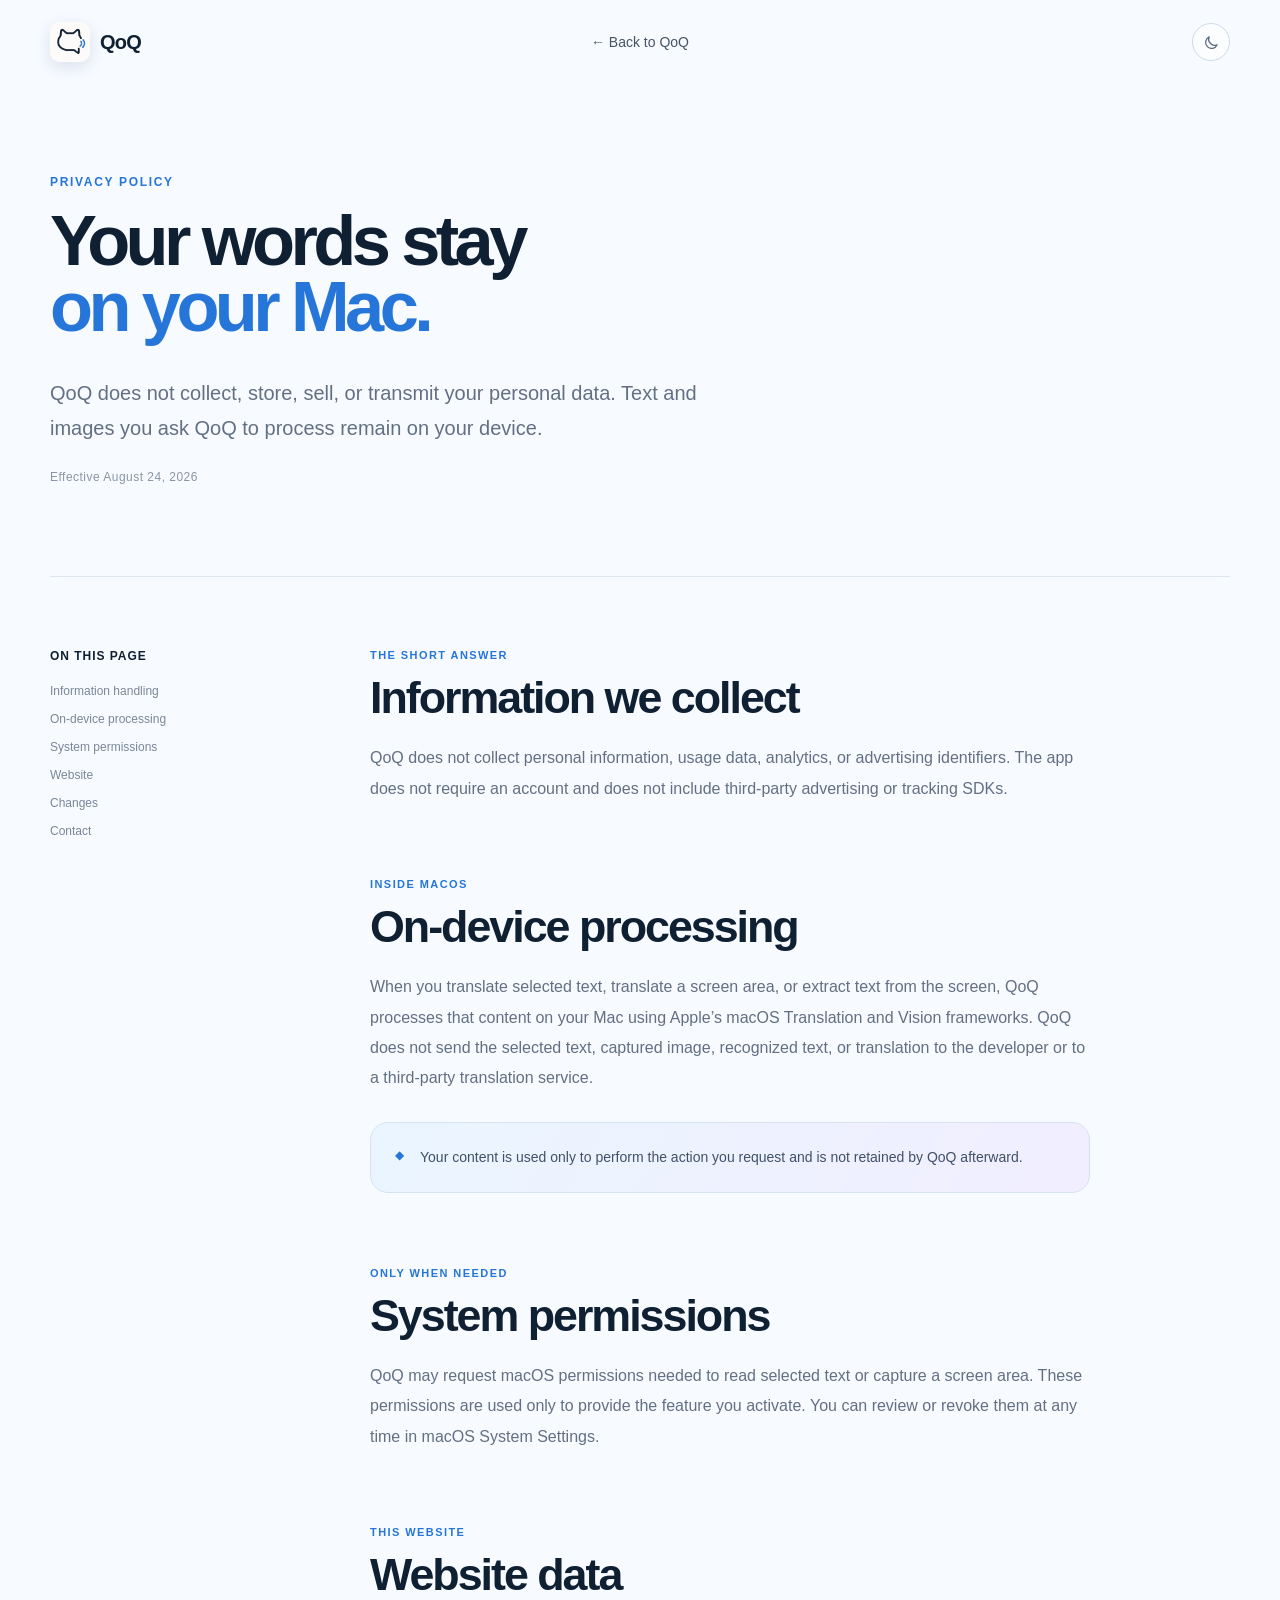
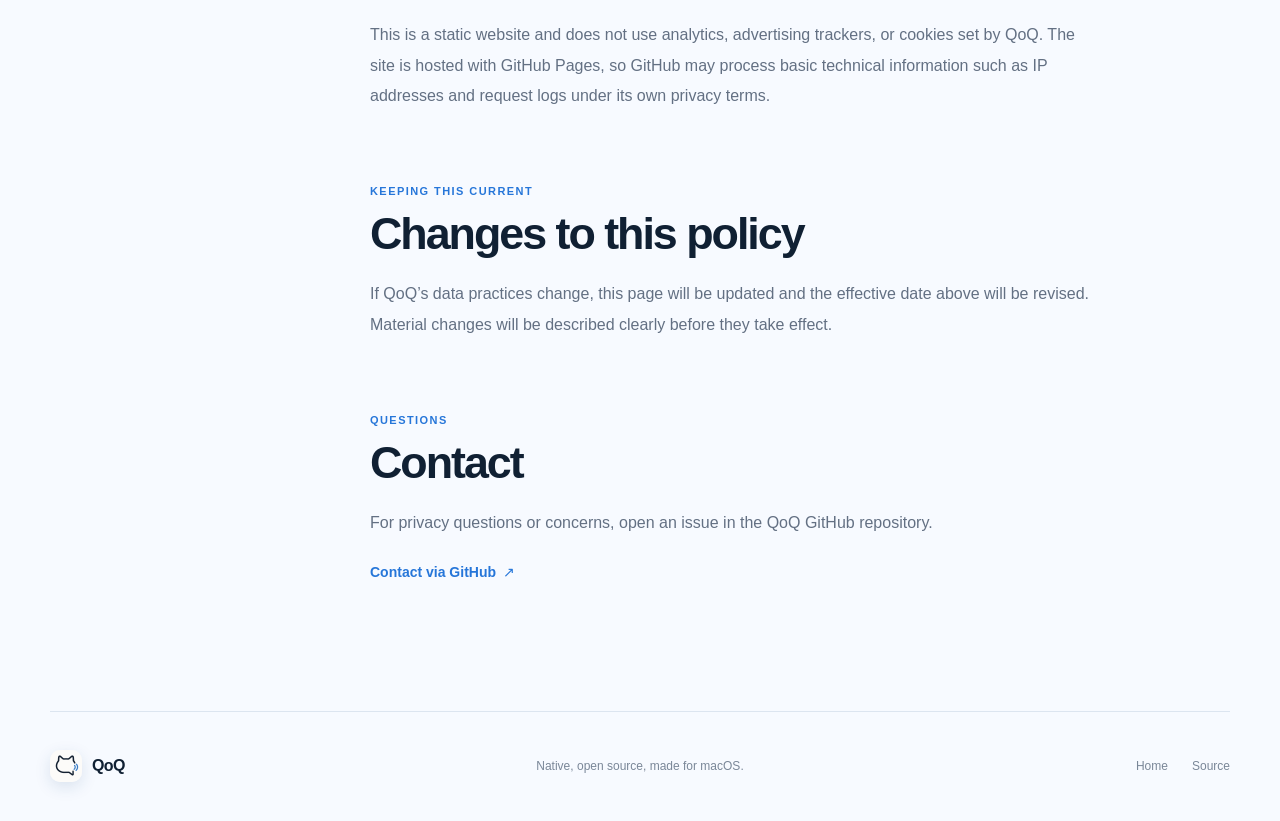
==== privacy.html @ e677f2e4 "Add QoQ privacy policy page" ====
<!doctype html>
<html lang="en">
  <head>
    <meta charset="UTF-8" />
    <meta name="viewport" content="width=device-width, initial-scale=1" />
    <meta name="description" content="Privacy Policy for QoQ, a native macOS translation app." />
    <meta name="theme-color" content="#f4f8ff" />
    <link rel="icon" href="assets/qoq-icon-32.png" sizes="32x32" />
    <link rel="apple-touch-icon" href="assets/qoq-icon.png" />
    <script>document.documentElement.dataset.theme=localStorage.getItem("qoq-theme")||(matchMedia("(prefers-color-scheme: dark)").matches?"dark":"light");</script>
    <link rel="stylesheet" href="styles.css" />
    <link rel="stylesheet" href="privacy.css" />
    <title>Privacy Policy — QoQ</title>
  </head>
  <body class="privacy-page">
    <header class="privacy-header">
      <a class="brand" href="index.html" aria-label="QoQ home"><img src="assets/qoq-icon.png" alt="" width="40" height="40" /><span>QoQ</span></a>
      <a class="back-link" href="index.html"><span aria-hidden="true">←</span> Back to QoQ</a>
      <button class="theme-toggle" type="button" aria-label="Switch to dark mode"><svg class="moon-icon" viewBox="0 0 24 24" aria-hidden="true"><path d="M20 15.2A8.5 8.5 0 0 1 8.8 4a8.5 8.5 0 1 0 11.2 11.2Z"/></svg><svg class="sun-icon" viewBox="0 0 24 24" aria-hidden="true"><circle cx="12" cy="12" r="4"/><path d="M12 2v2M12 20v2M4.9 4.9l1.4 1.4M17.7 17.7l1.4 1.4M2 12h2M20 12h2M4.9 19.1l1.4-1.4M17.7 6.3l1.4-1.4"/></svg></button>
    </header>

    <main class="privacy-main">
      <header class="privacy-intro">
        <p class="eyebrow">Privacy Policy</p>
        <h1>Your words stay<br /><span>on your Mac.</span></h1>
        <p class="privacy-summary">QoQ does not collect, store, sell, or transmit your personal data. Text and images you ask QoQ to process remain on your device.</p>
        <p class="effective-date">Effective August 24, 2026</p>
      </header>

      <div class="privacy-layout">
        <aside class="privacy-nav" aria-label="On this page">
          <p>On this page</p>
          <a href="#information">Information handling</a>
          <a href="#processing">On-device processing</a>
          <a href="#permissions">System permissions</a>
          <a href="#website">Website</a>
          <a href="#changes">Changes</a>
          <a href="#contact">Contact</a>
        </aside>

        <article class="privacy-content">
          <section id="information">
            <p class="section-label">The short answer</p>
            <h2>Information we collect</h2>
            <p>QoQ does not collect personal information, usage data, analytics, or advertising identifiers. The app does not require an account and does not include third-party advertising or tracking SDKs.</p>
          </section>

          <section id="processing">
            <p class="section-label">Inside macOS</p>
            <h2>On-device processing</h2>
            <p>When you translate selected text, translate a screen area, or extract text from the screen, QoQ processes that content on your Mac using Apple’s macOS Translation and Vision frameworks. QoQ does not send the selected text, captured image, recognized text, or translation to the developer or to a third-party translation service.</p>
            <div class="privacy-note"><span aria-hidden="true">◆</span><p>Your content is used only to perform the action you request and is not retained by QoQ afterward.</p></div>
          </section>

          <section id="permissions">
            <p class="section-label">Only when needed</p>
            <h2>System permissions</h2>
            <p>QoQ may request macOS permissions needed to read selected text or capture a screen area. These permissions are used only to provide the feature you activate. You can review or revoke them at any time in macOS System Settings.</p>
          </section>

          <section id="website">
            <p class="section-label">This website</p>
            <h2>Website data</h2>
            <p>This is a static website and does not use analytics, advertising trackers, or cookies set by QoQ. The site is hosted with GitHub Pages, so GitHub may process basic technical information such as IP addresses and request logs under its own privacy terms.</p>
          </section>

          <section id="changes">
            <p class="section-label">Keeping this current</p>
            <h2>Changes to this policy</h2>
            <p>If QoQ’s data practices change, this page will be updated and the effective date above will be revised. Material changes will be described clearly before they take effect.</p>
          </section>

          <section id="contact">
            <p class="section-label">Questions</p>
            <h2>Contact</h2>
            <p>For privacy questions or concerns, open an issue in the QoQ GitHub repository.</p>
            <a class="contact-link" href="https://github.com/chensiyue98/qoq/issues" target="_blank" rel="noreferrer">Contact via GitHub <span>↗</span></a>
          </section>
        </article>
      </div>
    </main>

    <footer class="privacy-footer"><a class="brand" href="index.html"><img src="assets/qoq-icon.png" alt="" width="32" height="32" /><span>QoQ</span></a><p>Native, open source, made for macOS.</p><div><a href="index.html">Home</a><a href="https://github.com/chensiyue98/qoq" target="_blank" rel="noreferrer">Source</a></div></footer>
    <script src="privacy.js"></script>
  </body>
</html>
---- styles.css ----
:root{--ink:#102033;--muted:#637083;--line:#dce5f0;--paper:#f7faff;--white:#fff;--blue:#2676d9;--sky:#dfeeff;--shadow:0 24px 70px rgba(31,67,112,.13);font-family:-apple-system,BlinkMacSystemFont,"SF Pro Display","Helvetica Neue",Arial,sans-serif;color:var(--ink);background:var(--paper);font-synthesis:none}*{box-sizing:border-box}html{scroll-behavior:smooth}body{margin:0;min-width:320px;overflow-x:hidden;background:var(--paper)}button,a{font:inherit}a{color:inherit;text-decoration:none}button{color:inherit}b{font:inherit}img{display:block}.sr-only{position:absolute;width:1px;height:1px;padding:0;margin:-1px;overflow:hidden;clip:rect(0,0,0,0);white-space:nowrap;border:0}.site-header{position:relative;z-index:20;width:min(1180px,calc(100% - 48px));height:84px;margin:auto;display:grid;grid-template-columns:1fr auto 1fr;align-items:center}.brand{display:inline-flex;align-items:center;gap:10px;width:max-content;font-size:20px;font-weight:760;letter-spacing:-.04em}.brand img{border-radius:10px;box-shadow:0 5px 16px rgba(26,73,127,.13)}nav{display:flex;gap:32px;font-size:14px;color:#465468}nav a,footer a{transition:color .2s}nav a:hover,footer a:hover{color:var(--blue)}.header-actions{justify-self:end;display:flex;align-items:center;gap:9px}.language-picker{height:38px;display:flex;align-items:center;gap:5px;padding:0 9px;border:1px solid #cdd9e8;border-radius:999px;background:#ffffff9e;color:#58677b}.language-picker>span{font-size:12px}.language-picker select{max-width:92px;border:0;outline:0;color:inherit;background:transparent;font-size:12px;cursor:pointer}.header-download{padding:10px 18px;border:1px solid #cdd9e8;border-radius:999px;font-size:14px;font-weight:650;background:#ffffff9e}
.hero{width:min(1180px,calc(100% - 48px));min-height:690px;margin:auto;display:grid;grid-template-columns:.84fr 1.16fr;align-items:center;gap:54px;padding:48px 0 86px}.eyebrow{margin:0 0 20px;color:var(--blue);font-size:12px;line-height:1;font-weight:750;letter-spacing:.14em;text-transform:uppercase}.hero-copy .eyebrow{display:flex;align-items:center;gap:9px}.hero-copy .eyebrow span{width:7px;height:7px;border-radius:50%;background:#45a96b;box-shadow:0 0 0 5px #45a96b1c}h1{margin:0;font-size:clamp(62px,7vw,96px);line-height:.94;letter-spacing:-.075em;font-weight:780}h1 span{color:var(--blue)}.hero-intro{max-width:455px;margin:30px 0 0;color:var(--muted);font-size:18px;line-height:1.75}.hero-actions{display:flex;flex-wrap:wrap;gap:12px;margin-top:32px}.button{min-height:50px;display:inline-flex;align-items:center;justify-content:center;gap:9px;padding:0 20px;border:0;border-radius:14px;font-size:14px;font-weight:680;cursor:pointer;transition:transform .2s,box-shadow .2s,background .2s}.button:hover{transform:translateY(-2px)}.button-primary{color:#fff;background:var(--ink);box-shadow:0 10px 25px #10203333}.button-primary:hover{background:#1d334d;box-shadow:0 13px 30px #10203342}.button-primary svg{width:18px;fill:currentColor}.button-quiet{border:1px solid var(--line);background:#ffffffb8}.button-quiet .prompt{color:var(--blue);font:20px ui-monospace,monospace}.copy-label{margin-left:4px;color:#8995a6;font-size:11px;font-weight:550}.requirement{margin:14px 0 0;color:#8a95a4;font-size:12px}
.hero{width:min(1180px,calc(100% - 48px));min-height:690px;margin:auto;display:grid;grid-template-columns:.84fr 1.16fr;align-items:center;gap:54px;padding:48px 0 86px}.eyebrow{margin:0 0 20px;color:var(--blue);font-size:12px;line-height:1;font-weight:750;letter-spacing:.14em;text-transform:uppercase}.hero-copy .eyebrow{display:flex;align-items:center;gap:9px}.hero-copy .eyebrow span{width:7px;height:7px;border-radius:50%;background:#45a96b;box-shadow:0 0 0 5px #45a96b1c}h1{margin:0;font-size:clamp(62px,7vw,96px);line-height:.94;letter-spacing:-.075em;font-weight:780}html[lang="en"] h1{font-size:clamp(55px,5.5vw,78px);letter-spacing:-.065em}html[lang="ja"] h1,html[lang="ko"] h1{font-size:clamp(56px,6vw,82px)}h1 span{color:var(--blue)}.hero-intro{max-width:455px;margin:30px 0 0;color:var(--muted);font-size:18px;line-height:1.75}.hero-actions{display:flex;flex-wrap:wrap;gap:12px;margin-top:32px}.button{min-height:50px;display:inline-flex;align-items:center;justify-content:center;gap:9px;padding:0 20px;border:0;border-radius:14px;font-size:14px;font-weight:680;cursor:pointer;transition:transform .2s,box-shadow .2s,background .2s}.button:hover{transform:translateY(-2px)}.button-primary{color:#fff;background:var(--ink);box-shadow:0 10px 25px #10203333}.button-primary:hover{background:#1d334d;box-shadow:0 13px 30px #10203342}.button-primary svg{width:18px;fill:currentColor}.button-quiet{border:1px solid var(--line);background:#ffffffb8}.button-quiet .prompt{color:var(--blue);font:20px ui-monospace,monospace}.copy-label{margin-left:4px;color:#8995a6;font-size:11px;font-weight:550}.requirement{margin:14px 0 0;color:#8a95a4;font-size:12px}
.hero-demo{position:relative;min-height:560px;perspective:1200px}.ambient{position:absolute;border-radius:50%;filter:blur(2px)}.ambient-one{width:440px;height:440px;right:-80px;top:20px;background:radial-gradient(circle at 35% 35%,#d6ecff,#e9ddff 52%,#ebdeff00 72%);opacity:.75}.ambient-two{width:280px;height:280px;left:20px;bottom:0;background:radial-gradient(circle,#d9f2ff,#d9f2ff00 70%)}.document-window{position:absolute;width:540px;max-width:90%;height:360px;right:2%;top:56px;overflow:hidden;border:1px solid #ffffffe6;border-radius:25px;background:#ffffffb0;box-shadow:var(--shadow);backdrop-filter:blur(20px);transform:rotateY(-6deg) rotateZ(1.5deg)}.window-bar{height:48px;display:flex;align-items:center;gap:7px;padding:0 18px;border-bottom:1px solid #cfdbebb8;color:#8e98a7;font-size:11px}.window-bar i{width:9px;height:9px;border-radius:50%;background:#dbe2ea}.window-bar span{margin:auto;padding-right:45px}.document-copy{padding:52px 58px}.document-copy>span{display:block;width:88%;height:8px;margin-bottom:14px;border-radius:9px;background:#dde5ee}.document-copy .short{width:52%;margin-bottom:28px}.document-copy .medium{width:68%}.document-copy p{margin:0 0 28px;color:#3c4d61;font:20px/1.65 Georgia,serif}.selection{padding:2px 3px;margin:0 -3px;color:#204b78;background:#6fb5ff52;border-radius:3px;-webkit-box-decoration-break:clone;box-decoration-break:clone}.key-callout{position:absolute;z-index:4;top:345px;left:7%;display:flex;gap:6px;padding:7px;border:1px solid #ffffffcc;border-radius:12px;background:#f0f6fddb;box-shadow:0 10px 28px #1f437026;backdrop-filter:blur(12px)}kbd{min-width:35px;height:35px;display:grid;place-items:center;border:1px solid #cad6e4;border-bottom-width:3px;border-radius:8px;background:#fff;color:#31445a;font:600 15px/1 -apple-system,sans-serif}.translation-card{position:absolute;z-index:3;width:420px;max-width:86%;right:0;bottom:20px;padding:23px 24px 20px;border:1px solid #fffffff0;border-radius:22px;background:#fafcffeb;box-shadow:0 26px 60px #1f43702e;backdrop-filter:blur(24px);animation:card-in .8s cubic-bezier(.2,.8,.2,1) .2s both}.translation-top{display:flex;align-items:center;gap:7px;color:#728094;font-size:12px}.translation-top>svg{width:13px;fill:none;stroke:currentColor;stroke-width:1.8}.icon-button{width:30px;height:30px;display:grid;place-items:center;margin-left:auto;border:0;border-radius:8px;background:#edf3fa;cursor:pointer}.icon-button svg{width:15px;fill:none;stroke:#5d6d81;stroke-width:1.7}.translation-card>p{margin:20px 0 24px;font-size:21px;font-weight:580;line-height:1.65;letter-spacing:-.02em}.local-badge{display:flex;align-items:center;gap:7px;color:#7b8796;font-size:11px}.local-badge span{width:6px;height:6px;border-radius:50%;background:#4ca76a}
.shortcuts-section{padding:122px max(24px,calc((100% - 1180px)/2));background:var(--ink);color:#fff}.section-heading{display:flex;align-items:end;justify-content:space-between;margin-bottom:58px}.section-heading .eyebrow{align-self:start;margin-top:12px;color:#78b9ff}h2{margin:0;font-size:clamp(42px,5.1vw,68px);line-height:1.05;letter-spacing:-.055em;font-weight:730}.shortcut-board{display:grid;grid-template-columns:repeat(3,1fr);border-block:1px solid #ffffff2e}.shortcut-card{position:relative;min-height:330px;padding:36px 34px 30px;display:flex;flex-direction:column;justify-content:space-between;border-right:1px solid #ffffff2e;outline:none;transition:background .25s,transform .25s}.shortcut-card:last-child{border:0}.shortcut-card:hover,.shortcut-card:focus-visible,.shortcut-card.active{background:var(--blue);transform:translateY(-8px)}.shortcut-key{width:92px;height:92px;display:flex;align-items:flex-end;justify-content:space-between;padding:13px;border:1px solid #ffffff52;border-bottom-width:5px;border-radius:17px;background:#ffffff14;font-size:39px;font-weight:620}.shortcut-key small{align-self:flex-start;font-size:8px;opacity:.72}.shortcut-card h3{margin:0 0 10px;font-size:25px;letter-spacing:-.03em}.shortcut-card p{max-width:260px;margin:0;color:#ffffffa3;font-size:14px;line-height:1.7}.shortcut-card.active p,.shortcut-card:hover p{color:#ffffffd4}.card-arrow{position:absolute;right:28px;top:30px;font-size:20px;opacity:0;transform:translate(-5px,5px);transition:.25s}.shortcut-card:hover .card-arrow,.shortcut-card.active .card-arrow{opacity:1;transform:none}.shortcut-note{margin:28px 0 0;color:#ffffff7a;font-size:12px;text-align:right}
.native-section{width:min(1180px,calc(100% - 48px));margin:auto;padding:138px 0;display:grid;grid-template-columns:.8fr 1.2fr;gap:100px;align-items:center}.native-copy>p:not(.eyebrow){max-width:440px;margin:28px 0 30px;color:var(--muted);font-size:16px;line-height:1.8}.text-link{display:inline-flex;gap:7px;color:var(--blue);font-size:14px;font-weight:680}.text-link span{transition:transform .2s}.text-link:hover span{transform:translate(3px,-3px)}.native-grid{display:grid;grid-template-columns:repeat(2,1fr);gap:1px;overflow:hidden;border:1px solid var(--line);border-radius:24px;background:var(--line);box-shadow:0 20px 60px #1f437014}.native-grid article{min-height:220px;padding:34px;background:#ffffffd4}.feature-icon{width:42px;height:42px;display:grid;place-items:center;margin-bottom:34px;border-radius:12px;color:var(--blue);background:var(--sky);font-size:17px;font-weight:700}.native-grid h3{margin:0 0 8px;font-size:18px}.native-grid p{margin:0;color:var(--muted);font-size:13px;line-height:1.65}.install-section{width:min(1180px,calc(100% - 48px));margin:0 auto 56px;padding:55px 62px;display:grid;grid-template-columns:auto 1fr auto;align-items:center;gap:36px;border:1px solid #d4e2f1;border-radius:32px;background:linear-gradient(120deg,#eaf5ff,#f1eeff);box-shadow:0 20px 70px #1f43701a}.install-section img{border-radius:26px;box-shadow:0 12px 30px #1f437026}.install-section .eyebrow{margin-bottom:11px}.install-section h2{font-size:clamp(30px,3.3vw,46px)}.install-section .button{min-width:142px}footer{width:min(1180px,calc(100% - 48px));min-height:110px;margin:auto;display:grid;grid-template-columns:1fr auto 1fr;align-items:center;border-top:1px solid var(--line);color:#7a8798;font-size:12px}footer .brand{color:var(--ink);font-size:16px}footer p{margin:0}footer>div{justify-self:end;display:flex;gap:24px}.toast{position:fixed;z-index:50;left:50%;bottom:28px;padding:12px 18px;border-radius:999px;color:#fff;background:var(--ink);box-shadow:0 12px 35px #10203340;font-size:13px;opacity:0;pointer-events:none;transform:translate(-50%,20px);transition:.25s}.toast.visible{opacity:1;transform:translate(-50%,0)}:focus-visible{outline:3px solid #2676d961;outline-offset:4px}@keyframes card-in{from{opacity:0;transform:translateY(30px) rotate(1deg)}to{opacity:1;transform:none}}
@media(max-width:900px){.site-header{grid-template-columns:1fr auto}nav{display:none}.hero{grid-template-columns:1fr;padding-top:72px}.hero-copy{max-width:610px}.hero-demo{width:min(680px,100%);margin:auto}.section-heading{display:block}.shortcut-board{grid-template-columns:1fr}.shortcut-card{min-height:230px;border-right:0;border-bottom:1px solid #ffffff2e}.native-section{grid-template-columns:1fr;gap:58px}.install-section{grid-template-columns:auto 1fr}.install-section .button{grid-column:2;width:max-content}footer{grid-template-columns:auto 1fr}footer p{display:none}}
.theme-toggle{width:38px;height:38px;display:grid;place-items:center;padding:0;border:1px solid #cdd9e8;border-radius:50%;color:#58677b;background:#ffffff9e;cursor:pointer;transition:color .2s,background .2s,transform .2s}.theme-toggle:hover{transform:translateY(-2px);color:var(--blue)}.theme-toggle svg{grid-area:1/1;width:17px;height:17px;fill:none;stroke:currentColor;stroke-width:1.8;stroke-linecap:round;stroke-linejoin:round}.sun-icon{display:none}

html[data-theme="dark"]{color-scheme:dark;background:#0b1420}html[data-theme="dark"] body{color:#e8f0fa;background:#0b1420}html[data-theme="dark"] nav{color:#a8b7c9}html[data-theme="dark"] .language-picker,html[data-theme="dark"] .theme-toggle,html[data-theme="dark"] .header-download{color:#b9c7d8;border-color:#314155;background:#142131cc}html[data-theme="dark"] .moon-icon{display:none}html[data-theme="dark"] .sun-icon{display:block}html[data-theme="dark"] .hero-intro,html[data-theme="dark"] .native-copy>p:not(.eyebrow){color:#a9b7c8}html[data-theme="dark"] .requirement{color:#7e8ea2}html[data-theme="dark"] .button-quiet{color:#dce7f5;border-color:#34465a;background:#152336cc}html[data-theme="dark"] .document-window{border-color:#34465acc;background:#142131c7}html[data-theme="dark"] .window-bar{border-color:#34465a;color:#8494a8}html[data-theme="dark"] .window-bar i,html[data-theme="dark"] .document-copy>span{background:#34465a}html[data-theme="dark"] .document-copy p{color:#d6e1ee}html[data-theme="dark"] .selection{color:#b8dcff;background:#2478cd6b}html[data-theme="dark"] .key-callout{border-color:#40536a;background:#18283be8}html[data-theme="dark"] kbd{color:#dbe7f5;border-color:#52667d;background:#223348}html[data-theme="dark"] .translation-card{border-color:#3a4b60;background:#152336ed}html[data-theme="dark"] .translation-top,html[data-theme="dark"] .local-badge{color:#91a2b6}html[data-theme="dark"] .icon-button{background:#24364b}html[data-theme="dark"] .icon-button svg{stroke:#afbdd0}html[data-theme="dark"] .shortcuts-section{background:#07111d}html[data-theme="dark"] .native-grid{border-color:#29394d;background:#29394d}html[data-theme="dark"] .native-grid article{background:#132131}html[data-theme="dark"] .native-grid p{color:#9cadc0}html[data-theme="dark"] .feature-icon{background:#193653}html[data-theme="dark"] .install-section{border-color:#31455c;background:linear-gradient(120deg,#10283d,#201f3c);box-shadow:0 20px 70px #00000038}html[data-theme="dark"] .hero .button-primary,html[data-theme="dark"] .install-section .button-primary{color:#102033;background:#edf5ff}html[data-theme="dark"] footer{color:#8798ac;border-color:#27374a}html[data-theme="dark"] footer .brand{color:#e8f0fa}html[data-theme="dark"] .toast{color:#102033;background:#edf5ff}body,.document-window,.translation-card,.native-grid article,.install-section,footer,.button-quiet{transition:color .3s,background .3s,border-color .3s}

@media(max-width:600px){.site-header,.hero,.native-section,.install-section,footer{width:min(100% - 32px,1180px)}.site-header{height:72px}.header-download{display:none}.language-picker{padding-inline:8px}.language-picker>span{display:none}.language-picker select{max-width:78px}.hero{min-height:auto;gap:18px;padding:56px 0 72px}h1,html[lang="en"] h1,html[lang="ja"] h1,html[lang="ko"] h1{font-size:clamp(52px,15.5vw,68px)}.hero-intro{font-size:16px}.hero-actions{flex-direction:column}.button{width:100%}.hero-demo{min-height:490px;margin-top:20px}.ambient-one{width:360px;height:360px;right:-2px}.document-window{max-width:100%;height:320px;right:0}.document-copy{padding:42px 28px}.document-copy p{font-size:16px}.key-callout{left:0;top:325px}.translation-card{max-width:93%;right:0;bottom:0;padding:19px}.translation-card>p{font-size:17px}.shortcuts-section{padding:92px 16px}.section-heading{margin-bottom:38px}.shortcut-card{padding:28px}.native-section{padding:92px 0}.native-grid{grid-template-columns:1fr}.native-grid article{min-height:185px}.install-section{padding:36px 26px;grid-template-columns:1fr;text-align:center}.install-section img{width:88px;height:88px;margin:auto}.install-section .button{grid-column:auto;width:100%}footer{padding:28px 0;grid-template-columns:1fr;gap:22px}footer>div{justify-self:start;flex-wrap:wrap;gap:14px 22px}footer p{display:none}}
@media(prefers-reduced-motion:reduce){html{scroll-behavior:auto}*,*::before,*::after{animation-duration:.01ms!important;animation-iteration-count:1!important;transition-duration:.01ms!important}}
---- privacy.css ----
.privacy-page{background:var(--paper)}
.privacy-header{position:relative;z-index:10;width:min(1180px,calc(100% - 48px));height:84px;margin:auto;display:grid;grid-template-columns:1fr auto 1fr;align-items:center}
.privacy-header .back-link{justify-self:center;color:#465468;font-size:14px;transition:color .2s}
.privacy-header .back-link:hover{color:var(--blue)}
.privacy-header .theme-toggle{justify-self:end}
.privacy-main{width:min(1180px,calc(100% - 48px));margin:auto;padding:92px 0 130px}
.privacy-intro{max-width:880px;padding-bottom:92px}
.privacy-intro h1{font-size:clamp(60px,7vw,94px)}
.privacy-summary{max-width:700px;margin:36px 0 0;color:var(--muted);font-size:20px;line-height:1.75}
.effective-date{margin:24px 0 0;color:#8995a6;font-size:12px;letter-spacing:.04em}
.privacy-layout{display:grid;grid-template-columns:220px minmax(0,720px);gap:100px;align-items:start;border-top:1px solid var(--line);padding-top:72px}
.privacy-nav{position:sticky;top:32px;display:grid;gap:14px;color:#7a8798;font-size:12px}
.privacy-nav p{margin:0 0 7px;color:var(--ink);font-weight:720;letter-spacing:.08em;text-transform:uppercase}
.privacy-nav a{width:max-content;transition:color .2s,transform .2s}
.privacy-nav a:hover{color:var(--blue);transform:translateX(3px)}
.privacy-content{display:grid;gap:74px}
.privacy-content section{scroll-margin-top:32px}
.section-label{margin:0 0 13px;color:var(--blue);font-size:11px;font-weight:740;letter-spacing:.13em;text-transform:uppercase}
.privacy-content h2{font-size:clamp(31px,3.5vw,46px);letter-spacing:-.045em}
.privacy-content section>p:not(.section-label){margin:22px 0 0;color:var(--muted);font-size:16px;line-height:1.9}
.privacy-note{display:flex;gap:16px;margin-top:28px;padding:22px 24px;border:1px solid #d4e2f1;border-radius:18px;background:linear-gradient(120deg,#eaf5ff,#f1eeff);color:#405167}
.privacy-note>span{flex:0 0 auto;color:var(--blue);font-size:12px;line-height:1.8}
.privacy-note p{margin:0;font-size:14px;line-height:1.8}
.contact-link{display:inline-flex;gap:7px;margin-top:25px;color:var(--blue);font-size:14px;font-weight:680}
.contact-link span{transition:transform .2s}
.contact-link:hover span{transform:translate(3px,-3px)}
.privacy-footer{margin-bottom:0}
html[data-theme="dark"] .privacy-page{background:#0b1420}
html[data-theme="dark"] .privacy-header .back-link{color:#a8b7c9}
html[data-theme="dark"] .privacy-summary,html[data-theme="dark"] .privacy-content section>p:not(.section-label){color:#a9b7c8}
html[data-theme="dark"] .effective-date,html[data-theme="dark"] .privacy-nav{color:#7e8ea2}
html[data-theme="dark"] .privacy-nav p{color:#e8f0fa}
html[data-theme="dark"] .privacy-note{color:#c0cede;border-color:#31455c;background:linear-gradient(120deg,#10283d,#201f3c)}
@media(max-width:800px){.privacy-layout{grid-template-columns:1fr;gap:58px}.privacy-nav{position:static;grid-template-columns:repeat(3,max-content);gap:12px 24px;padding-bottom:34px;border-bottom:1px solid var(--line)}.privacy-nav p{grid-column:1/-1}}
@media(max-width:600px){.privacy-header,.privacy-main{width:min(100% - 32px,1180px)}.privacy-header{height:72px;grid-template-columns:1fr auto}.privacy-header .back-link{justify-self:end}.privacy-header .theme-toggle{display:none}.privacy-main{padding:66px 0 92px}.privacy-intro{padding-bottom:68px}.privacy-intro h1{font-size:clamp(48px,14vw,64px)}.privacy-summary{font-size:17px}.privacy-layout{padding-top:48px}.privacy-nav{grid-template-columns:repeat(2,max-content)}.privacy-content{gap:58px}}
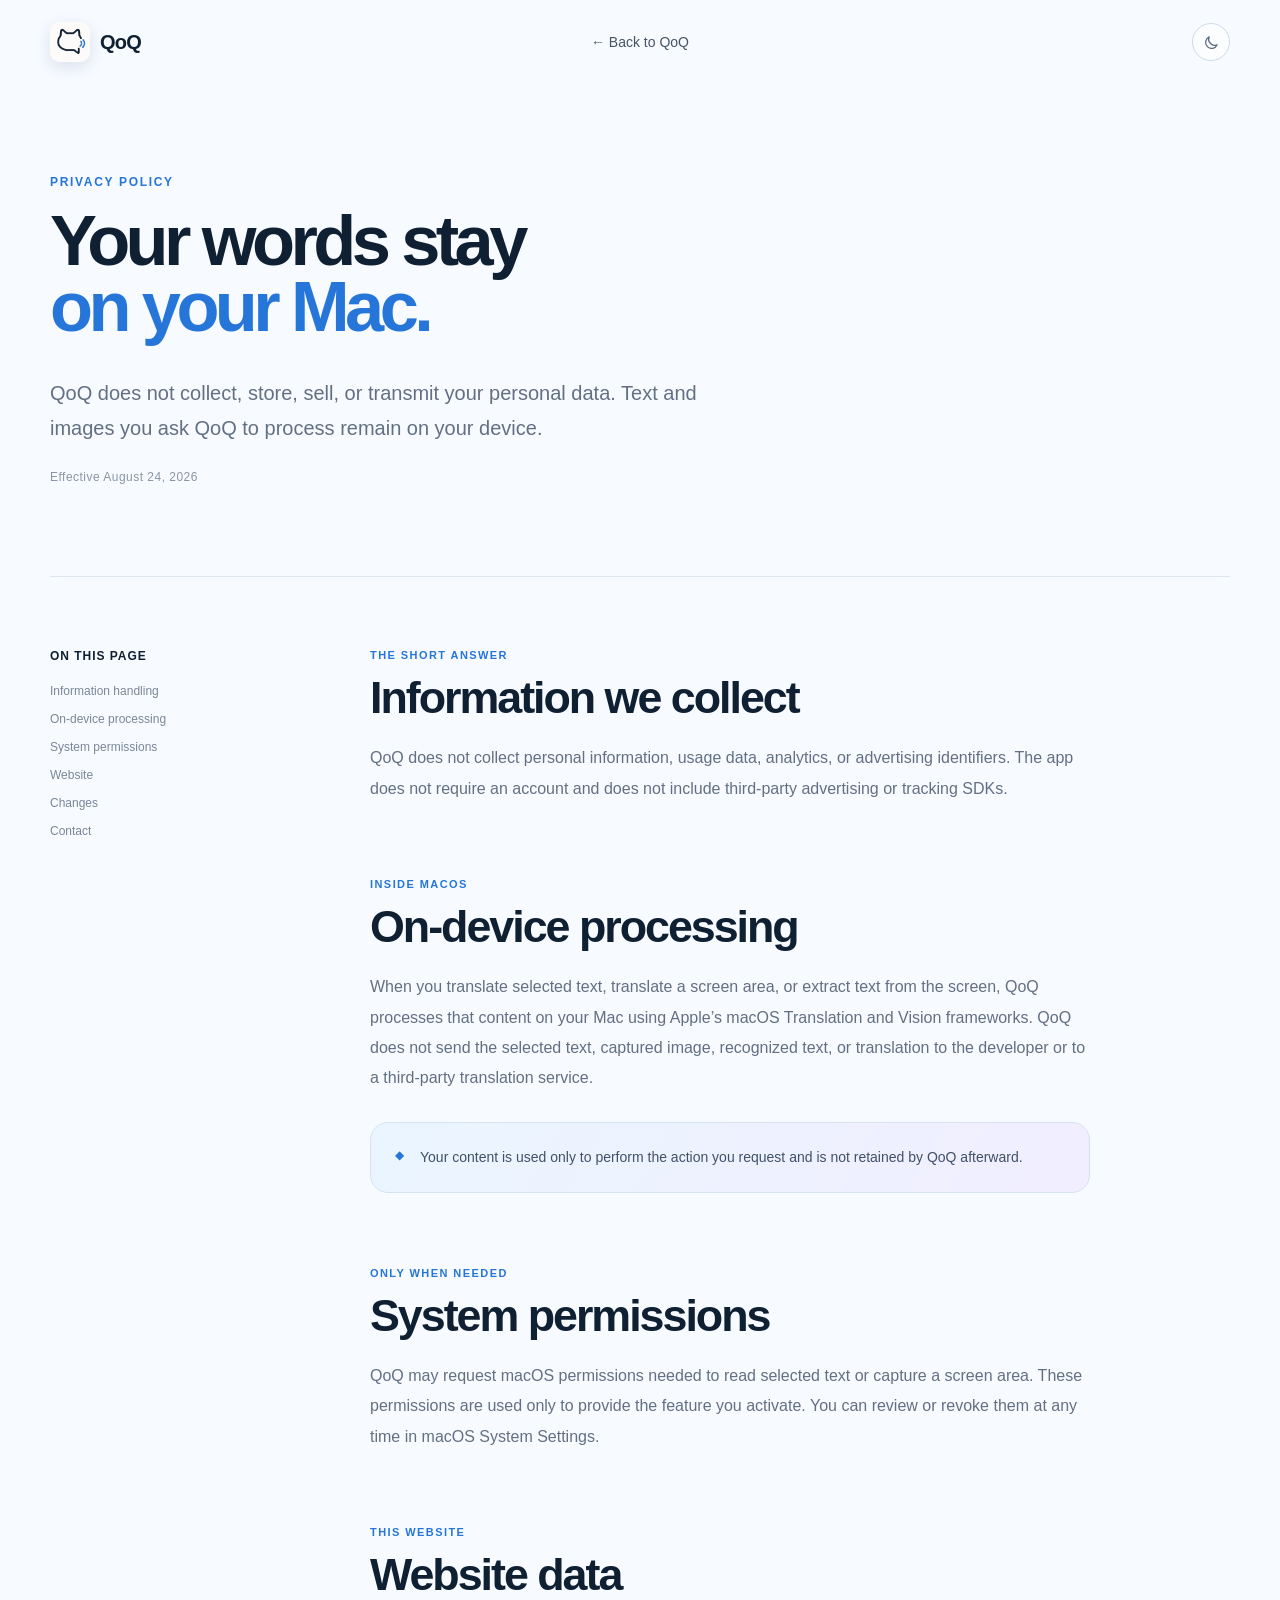
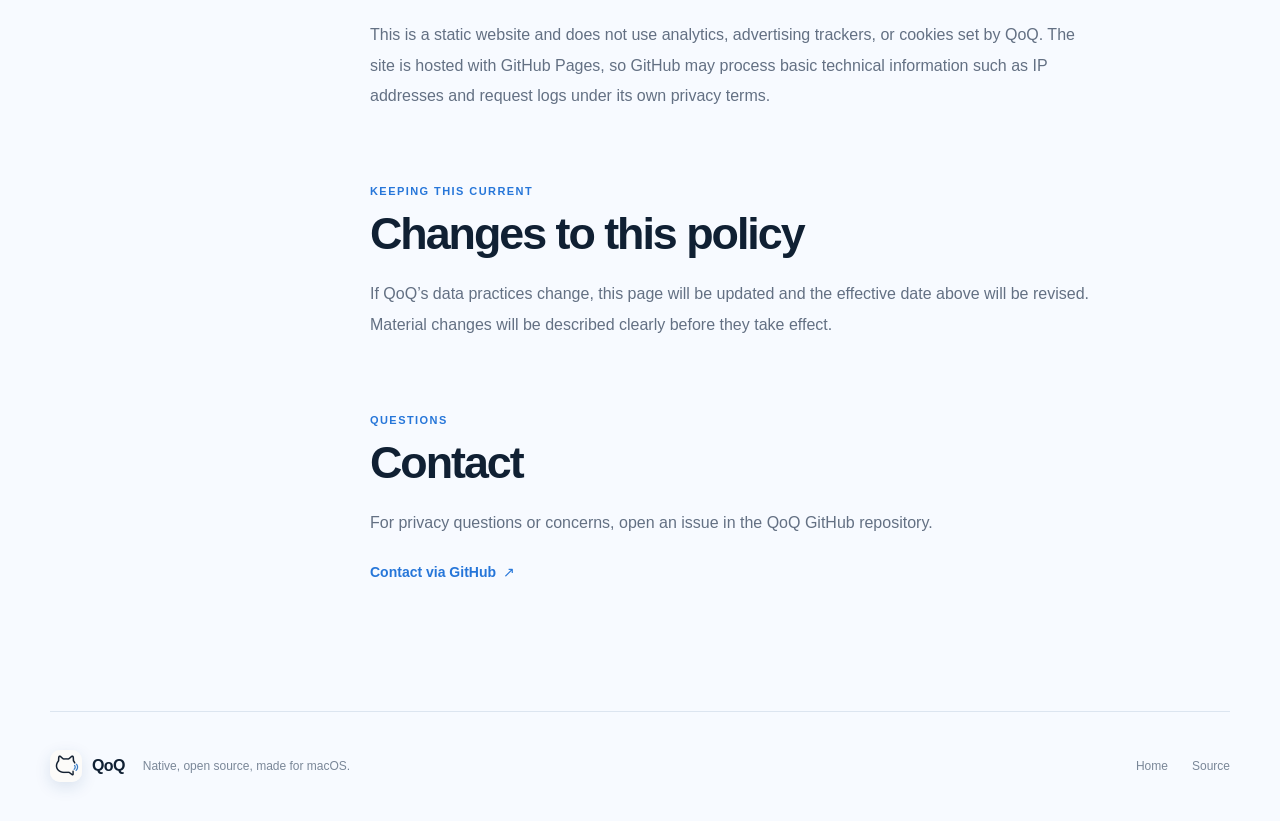
==== commit d934ef2c: "Add PhotoLoci promotion section and restructure footer layout" ====
--- a/privacy.html
+++ b/privacy.html
@@ -80,7 +80,7 @@
       </div>
     </main>
 
-    <footer class="privacy-footer"><a class="brand" href="index.html"><img src="assets/qoq-icon.png" alt="" width="32" height="32" /><span>QoQ</span></a><p>Native, open source, made for macOS.</p><div><a href="index.html">Home</a><a href="https://github.com/chensiyue98/qoq" target="_blank" rel="noreferrer">Source</a></div></footer>
+    <footer class="privacy-footer"><div class="footer-identity"><a class="brand" href="index.html"><img src="assets/qoq-icon.png" alt="" width="32" height="32" /><span>QoQ</span></a><p>Native, open source, made for macOS.</p></div><div class="footer-links"><a href="index.html">Home</a><a href="https://github.com/chensiyue98/qoq" target="_blank" rel="noreferrer">Source</a></div></footer>
     <script src="privacy.js"></script>
   </body>
 </html>
--- a/styles.css
+++ b/styles.css
@@ -3,11 +3,11 @@
 .hero{width:min(1180px,calc(100% - 48px));min-height:690px;margin:auto;display:grid;grid-template-columns:.84fr 1.16fr;align-items:center;gap:54px;padding:48px 0 86px}.eyebrow{margin:0 0 20px;color:var(--blue);font-size:12px;line-height:1;font-weight:750;letter-spacing:.14em;text-transform:uppercase}.hero-copy .eyebrow{display:flex;align-items:center;gap:9px}.hero-copy .eyebrow span{width:7px;height:7px;border-radius:50%;background:#45a96b;box-shadow:0 0 0 5px #45a96b1c}h1{margin:0;font-size:clamp(62px,7vw,96px);line-height:.94;letter-spacing:-.075em;font-weight:780}html[lang="en"] h1{font-size:clamp(55px,5.5vw,78px);letter-spacing:-.065em}html[lang="ja"] h1,html[lang="ko"] h1{font-size:clamp(56px,6vw,82px)}h1 span{color:var(--blue)}.hero-intro{max-width:455px;margin:30px 0 0;color:var(--muted);font-size:18px;line-height:1.75}.hero-actions{display:flex;flex-wrap:wrap;gap:12px;margin-top:32px}.button{min-height:50px;display:inline-flex;align-items:center;justify-content:center;gap:9px;padding:0 20px;border:0;border-radius:14px;font-size:14px;font-weight:680;cursor:pointer;transition:transform .2s,box-shadow .2s,background .2s}.button:hover{transform:translateY(-2px)}.button-primary{color:#fff;background:var(--ink);box-shadow:0 10px 25px #10203333}.button-primary:hover{background:#1d334d;box-shadow:0 13px 30px #10203342}.button-primary svg{width:18px;fill:currentColor}.button-quiet{border:1px solid var(--line);background:#ffffffb8}.button-quiet .prompt{color:var(--blue);font:20px ui-monospace,monospace}.copy-label{margin-left:4px;color:#8995a6;font-size:11px;font-weight:550}.requirement{margin:14px 0 0;color:#8a95a4;font-size:12px}
 .hero-demo{position:relative;min-height:560px;perspective:1200px}.ambient{position:absolute;border-radius:50%;filter:blur(2px)}.ambient-one{width:440px;height:440px;right:-80px;top:20px;background:radial-gradient(circle at 35% 35%,#d6ecff,#e9ddff 52%,#ebdeff00 72%);opacity:.75}.ambient-two{width:280px;height:280px;left:20px;bottom:0;background:radial-gradient(circle,#d9f2ff,#d9f2ff00 70%)}.document-window{position:absolute;width:540px;max-width:90%;height:360px;right:2%;top:56px;overflow:hidden;border:1px solid #ffffffe6;border-radius:25px;background:#ffffffb0;box-shadow:var(--shadow);backdrop-filter:blur(20px);transform:rotateY(-6deg) rotateZ(1.5deg)}.window-bar{height:48px;display:flex;align-items:center;gap:7px;padding:0 18px;border-bottom:1px solid #cfdbebb8;color:#8e98a7;font-size:11px}.window-bar i{width:9px;height:9px;border-radius:50%;background:#dbe2ea}.window-bar span{margin:auto;padding-right:45px}.document-copy{padding:52px 58px}.document-copy>span{display:block;width:88%;height:8px;margin-bottom:14px;border-radius:9px;background:#dde5ee}.document-copy .short{width:52%;margin-bottom:28px}.document-copy .medium{width:68%}.document-copy p{margin:0 0 28px;color:#3c4d61;font:20px/1.65 Georgia,serif}.selection{padding:2px 3px;margin:0 -3px;color:#204b78;background:#6fb5ff52;border-radius:3px;-webkit-box-decoration-break:clone;box-decoration-break:clone}.key-callout{position:absolute;z-index:4;top:345px;left:7%;display:flex;gap:6px;padding:7px;border:1px solid #ffffffcc;border-radius:12px;background:#f0f6fddb;box-shadow:0 10px 28px #1f437026;backdrop-filter:blur(12px)}kbd{min-width:35px;height:35px;display:grid;place-items:center;border:1px solid #cad6e4;border-bottom-width:3px;border-radius:8px;background:#fff;color:#31445a;font:600 15px/1 -apple-system,sans-serif}.translation-card{position:absolute;z-index:3;width:420px;max-width:86%;right:0;bottom:20px;padding:23px 24px 20px;border:1px solid #fffffff0;border-radius:22px;background:#fafcffeb;box-shadow:0 26px 60px #1f43702e;backdrop-filter:blur(24px);animation:card-in .8s cubic-bezier(.2,.8,.2,1) .2s both}.translation-top{display:flex;align-items:center;gap:7px;color:#728094;font-size:12px}.translation-top>svg{width:13px;fill:none;stroke:currentColor;stroke-width:1.8}.icon-button{width:30px;height:30px;display:grid;place-items:center;margin-left:auto;border:0;border-radius:8px;background:#edf3fa;cursor:pointer}.icon-button svg{width:15px;fill:none;stroke:#5d6d81;stroke-width:1.7}.translation-card>p{margin:20px 0 24px;font-size:21px;font-weight:580;line-height:1.65;letter-spacing:-.02em}.local-badge{display:flex;align-items:center;gap:7px;color:#7b8796;font-size:11px}.local-badge span{width:6px;height:6px;border-radius:50%;background:#4ca76a}
 .shortcuts-section{padding:122px max(24px,calc((100% - 1180px)/2));background:var(--ink);color:#fff}.section-heading{display:flex;align-items:end;justify-content:space-between;margin-bottom:58px}.section-heading .eyebrow{align-self:start;margin-top:12px;color:#78b9ff}h2{margin:0;font-size:clamp(42px,5.1vw,68px);line-height:1.05;letter-spacing:-.055em;font-weight:730}.shortcut-board{display:grid;grid-template-columns:repeat(3,1fr);border-block:1px solid #ffffff2e}.shortcut-card{position:relative;min-height:330px;padding:36px 34px 30px;display:flex;flex-direction:column;justify-content:space-between;border-right:1px solid #ffffff2e;outline:none;transition:background .25s,transform .25s}.shortcut-card:last-child{border:0}.shortcut-card:hover,.shortcut-card:focus-visible,.shortcut-card.active{background:var(--blue);transform:translateY(-8px)}.shortcut-key{width:92px;height:92px;display:flex;align-items:flex-end;justify-content:space-between;padding:13px;border:1px solid #ffffff52;border-bottom-width:5px;border-radius:17px;background:#ffffff14;font-size:39px;font-weight:620}.shortcut-key small{align-self:flex-start;font-size:8px;opacity:.72}.shortcut-card h3{margin:0 0 10px;font-size:25px;letter-spacing:-.03em}.shortcut-card p{max-width:260px;margin:0;color:#ffffffa3;font-size:14px;line-height:1.7}.shortcut-card.active p,.shortcut-card:hover p{color:#ffffffd4}.card-arrow{position:absolute;right:28px;top:30px;font-size:20px;opacity:0;transform:translate(-5px,5px);transition:.25s}.shortcut-card:hover .card-arrow,.shortcut-card.active .card-arrow{opacity:1;transform:none}.shortcut-note{margin:28px 0 0;color:#ffffff7a;font-size:12px;text-align:right}
-.native-section{width:min(1180px,calc(100% - 48px));margin:auto;padding:138px 0;display:grid;grid-template-columns:.8fr 1.2fr;gap:100px;align-items:center}.native-copy>p:not(.eyebrow){max-width:440px;margin:28px 0 30px;color:var(--muted);font-size:16px;line-height:1.8}.text-link{display:inline-flex;gap:7px;color:var(--blue);font-size:14px;font-weight:680}.text-link span{transition:transform .2s}.text-link:hover span{transform:translate(3px,-3px)}.native-grid{display:grid;grid-template-columns:repeat(2,1fr);gap:1px;overflow:hidden;border:1px solid var(--line);border-radius:24px;background:var(--line);box-shadow:0 20px 60px #1f437014}.native-grid article{min-height:220px;padding:34px;background:#ffffffd4}.feature-icon{width:42px;height:42px;display:grid;place-items:center;margin-bottom:34px;border-radius:12px;color:var(--blue);background:var(--sky);font-size:17px;font-weight:700}.native-grid h3{margin:0 0 8px;font-size:18px}.native-grid p{margin:0;color:var(--muted);font-size:13px;line-height:1.65}.install-section{width:min(1180px,calc(100% - 48px));margin:0 auto 56px;padding:55px 62px;display:grid;grid-template-columns:auto 1fr auto;align-items:center;gap:36px;border:1px solid #d4e2f1;border-radius:32px;background:linear-gradient(120deg,#eaf5ff,#f1eeff);box-shadow:0 20px 70px #1f43701a}.install-section img{border-radius:26px;box-shadow:0 12px 30px #1f437026}.install-section .eyebrow{margin-bottom:11px}.install-section h2{font-size:clamp(30px,3.3vw,46px)}.install-section .button{min-width:142px}footer{width:min(1180px,calc(100% - 48px));min-height:110px;margin:auto;display:grid;grid-template-columns:1fr auto 1fr;align-items:center;border-top:1px solid var(--line);color:#7a8798;font-size:12px}footer .brand{color:var(--ink);font-size:16px}footer p{margin:0}footer>div{justify-self:end;display:flex;gap:24px}.toast{position:fixed;z-index:50;left:50%;bottom:28px;padding:12px 18px;border-radius:999px;color:#fff;background:var(--ink);box-shadow:0 12px 35px #10203340;font-size:13px;opacity:0;pointer-events:none;transform:translate(-50%,20px);transition:.25s}.toast.visible{opacity:1;transform:translate(-50%,0)}:focus-visible{outline:3px solid #2676d961;outline-offset:4px}@keyframes card-in{from{opacity:0;transform:translateY(30px) rotate(1deg)}to{opacity:1;transform:none}}
-@media(max-width:900px){.site-header{grid-template-columns:1fr auto}nav{display:none}.hero{grid-template-columns:1fr;padding-top:72px}.hero-copy{max-width:610px}.hero-demo{width:min(680px,100%);margin:auto}.section-heading{display:block}.shortcut-board{grid-template-columns:1fr}.shortcut-card{min-height:230px;border-right:0;border-bottom:1px solid #ffffff2e}.native-section{grid-template-columns:1fr;gap:58px}.install-section{grid-template-columns:auto 1fr}.install-section .button{grid-column:2;width:max-content}footer{grid-template-columns:auto 1fr}footer p{display:none}}
+.native-section{width:min(1180px,calc(100% - 48px));margin:auto;padding:138px 0;display:grid;grid-template-columns:.8fr 1.2fr;gap:100px;align-items:center}.native-copy>p:not(.eyebrow){max-width:440px;margin:28px 0 30px;color:var(--muted);font-size:16px;line-height:1.8}.text-link{display:inline-flex;gap:7px;color:var(--blue);font-size:14px;font-weight:680}.text-link span{transition:transform .2s}.text-link:hover span{transform:translate(3px,-3px)}.native-grid{display:grid;grid-template-columns:repeat(2,1fr);gap:1px;overflow:hidden;border:1px solid var(--line);border-radius:24px;background:var(--line);box-shadow:0 20px 60px #1f437014}.native-grid article{min-height:220px;padding:34px;background:#ffffffd4}.feature-icon{width:42px;height:42px;display:grid;place-items:center;margin-bottom:34px;border-radius:12px;color:var(--blue);background:var(--sky);font-size:17px;font-weight:700}.native-grid h3{margin:0 0 8px;font-size:18px}.native-grid p{margin:0;color:var(--muted);font-size:13px;line-height:1.65}.install-section{width:min(1180px,calc(100% - 48px));margin:0 auto 56px;padding:55px 62px;display:grid;grid-template-columns:auto 1fr auto;align-items:center;gap:36px;border:1px solid #d4e2f1;border-radius:32px;background:linear-gradient(120deg,#eaf5ff,#f1eeff);box-shadow:0 20px 70px #1f43701a}.download-section{margin-bottom:20px}.install-section img{border-radius:26px;box-shadow:0 12px 30px #1f437026}.install-section .eyebrow{margin-bottom:11px}.install-section h2{font-size:clamp(30px,3.3vw,46px)}.install-section .button{min-width:142px}.other-app-section{position:relative;overflow:hidden;border-color:#b8d9a4;background:linear-gradient(120deg,#e8f7d7 0%,#fff4ad 52%,#dff2ff 100%)}.other-app-section::after{content:"";position:absolute;right:18%;bottom:-90px;width:230px;height:230px;border-radius:50%;background:#91c9f24d;pointer-events:none}.other-app-section>*{position:relative;z-index:1}.other-app-section .eyebrow{color:#4d7c0f}.other-app-icon{width:112px;height:112px;object-fit:cover}.other-app-button{color:#18390d;background:#b7dd22;box-shadow:0 10px 25px #5e861f33}.other-app-button:hover{background:#a5d10d;box-shadow:0 13px 30px #5e861f42}footer{width:min(1180px,calc(100% - 48px));min-height:110px;margin:auto;display:grid;grid-template-columns:minmax(0,1fr) auto;gap:40px;align-items:center;border-top:1px solid var(--line);color:#7a8798;font-size:12px}footer .brand{flex:0 0 auto;color:var(--ink);font-size:16px}footer p{margin:0}.footer-identity{min-width:0;display:flex;align-items:center;gap:18px}.footer-links{justify-self:end;display:flex;gap:24px}.footer-links a{white-space:nowrap}.toast{position:fixed;z-index:50;left:50%;bottom:28px;padding:12px 18px;border-radius:999px;color:#fff;background:var(--ink);box-shadow:0 12px 35px #10203340;font-size:13px;opacity:0;pointer-events:none;transform:translate(-50%,20px);transition:.25s}.toast.visible{opacity:1;transform:translate(-50%,0)}:focus-visible{outline:3px solid #2676d961;outline-offset:4px}@keyframes card-in{from{opacity:0;transform:translateY(30px) rotate(1deg)}to{opacity:1;transform:none}}
+@media(max-width:900px){.site-header{grid-template-columns:1fr auto}nav{display:none}.hero{grid-template-columns:1fr;padding-top:72px}.hero-copy{max-width:610px}.hero-demo{width:min(680px,100%);margin:auto}.section-heading{display:block}.shortcut-board{grid-template-columns:1fr}.shortcut-card{min-height:230px;border-right:0;border-bottom:1px solid #ffffff2e}.native-section{grid-template-columns:1fr;gap:58px}.install-section{grid-template-columns:auto 1fr}.install-section .button{grid-column:2;width:max-content}footer{grid-template-columns:1fr;padding:28px 0;gap:20px}.footer-links{justify-self:start;flex-wrap:wrap;gap:14px 22px}}
 .theme-toggle{width:38px;height:38px;display:grid;place-items:center;padding:0;border:1px solid #cdd9e8;border-radius:50%;color:#58677b;background:#ffffff9e;cursor:pointer;transition:color .2s,background .2s,transform .2s}.theme-toggle:hover{transform:translateY(-2px);color:var(--blue)}.theme-toggle svg{grid-area:1/1;width:17px;height:17px;fill:none;stroke:currentColor;stroke-width:1.8;stroke-linecap:round;stroke-linejoin:round}.sun-icon{display:none}
 
-html[data-theme="dark"]{color-scheme:dark;background:#0b1420}html[data-theme="dark"] body{color:#e8f0fa;background:#0b1420}html[data-theme="dark"] nav{color:#a8b7c9}html[data-theme="dark"] .language-picker,html[data-theme="dark"] .theme-toggle,html[data-theme="dark"] .header-download{color:#b9c7d8;border-color:#314155;background:#142131cc}html[data-theme="dark"] .moon-icon{display:none}html[data-theme="dark"] .sun-icon{display:block}html[data-theme="dark"] .hero-intro,html[data-theme="dark"] .native-copy>p:not(.eyebrow){color:#a9b7c8}html[data-theme="dark"] .requirement{color:#7e8ea2}html[data-theme="dark"] .button-quiet{color:#dce7f5;border-color:#34465a;background:#152336cc}html[data-theme="dark"] .document-window{border-color:#34465acc;background:#142131c7}html[data-theme="dark"] .window-bar{border-color:#34465a;color:#8494a8}html[data-theme="dark"] .window-bar i,html[data-theme="dark"] .document-copy>span{background:#34465a}html[data-theme="dark"] .document-copy p{color:#d6e1ee}html[data-theme="dark"] .selection{color:#b8dcff;background:#2478cd6b}html[data-theme="dark"] .key-callout{border-color:#40536a;background:#18283be8}html[data-theme="dark"] kbd{color:#dbe7f5;border-color:#52667d;background:#223348}html[data-theme="dark"] .translation-card{border-color:#3a4b60;background:#152336ed}html[data-theme="dark"] .translation-top,html[data-theme="dark"] .local-badge{color:#91a2b6}html[data-theme="dark"] .icon-button{background:#24364b}html[data-theme="dark"] .icon-button svg{stroke:#afbdd0}html[data-theme="dark"] .shortcuts-section{background:#07111d}html[data-theme="dark"] .native-grid{border-color:#29394d;background:#29394d}html[data-theme="dark"] .native-grid article{background:#132131}html[data-theme="dark"] .native-grid p{color:#9cadc0}html[data-theme="dark"] .feature-icon{background:#193653}html[data-theme="dark"] .install-section{border-color:#31455c;background:linear-gradient(120deg,#10283d,#201f3c);box-shadow:0 20px 70px #00000038}html[data-theme="dark"] .hero .button-primary,html[data-theme="dark"] .install-section .button-primary{color:#102033;background:#edf5ff}html[data-theme="dark"] footer{color:#8798ac;border-color:#27374a}html[data-theme="dark"] footer .brand{color:#e8f0fa}html[data-theme="dark"] .toast{color:#102033;background:#edf5ff}body,.document-window,.translation-card,.native-grid article,.install-section,footer,.button-quiet{transition:color .3s,background .3s,border-color .3s}
+html[data-theme="dark"]{color-scheme:dark;background:#0b1420}html[data-theme="dark"] body{color:#e8f0fa;background:#0b1420}html[data-theme="dark"] nav{color:#a8b7c9}html[data-theme="dark"] .language-picker,html[data-theme="dark"] .theme-toggle,html[data-theme="dark"] .header-download{color:#b9c7d8;border-color:#314155;background:#142131cc}html[data-theme="dark"] .moon-icon{display:none}html[data-theme="dark"] .sun-icon{display:block}html[data-theme="dark"] .hero-intro,html[data-theme="dark"] .native-copy>p:not(.eyebrow){color:#a9b7c8}html[data-theme="dark"] .requirement{color:#7e8ea2}html[data-theme="dark"] .button-quiet{color:#dce7f5;border-color:#34465a;background:#152336cc}html[data-theme="dark"] .document-window{border-color:#34465acc;background:#142131c7}html[data-theme="dark"] .window-bar{border-color:#34465a;color:#8494a8}html[data-theme="dark"] .window-bar i,html[data-theme="dark"] .document-copy>span{background:#34465a}html[data-theme="dark"] .document-copy p{color:#d6e1ee}html[data-theme="dark"] .selection{color:#b8dcff;background:#2478cd6b}html[data-theme="dark"] .key-callout{border-color:#40536a;background:#18283be8}html[data-theme="dark"] kbd{color:#dbe7f5;border-color:#52667d;background:#223348}html[data-theme="dark"] .translation-card{border-color:#3a4b60;background:#152336ed}html[data-theme="dark"] .translation-top,html[data-theme="dark"] .local-badge{color:#91a2b6}html[data-theme="dark"] .icon-button{background:#24364b}html[data-theme="dark"] .icon-button svg{stroke:#afbdd0}html[data-theme="dark"] .shortcuts-section{background:#07111d}html[data-theme="dark"] .native-grid{border-color:#29394d;background:#29394d}html[data-theme="dark"] .native-grid article{background:#132131}html[data-theme="dark"] .native-grid p{color:#9cadc0}html[data-theme="dark"] .feature-icon{background:#193653}html[data-theme="dark"] .install-section{border-color:#31455c;background:linear-gradient(120deg,#10283d,#201f3c);box-shadow:0 20px 70px #00000038}html[data-theme="dark"] .other-app-section{border-color:#536d28;background:linear-gradient(120deg,#1b321d 0%,#3b3519 52%,#17344a 100%)}html[data-theme="dark"] .other-app-section .eyebrow{color:#cbe96c}html[data-theme="dark"] .other-app-button{color:#18390d;background:#c4e64b}html[data-theme="dark"] .other-app-button:hover{background:#d2ef6d}html[data-theme="dark"] .hero .button-primary,html[data-theme="dark"] .install-section .button-primary{color:#102033;background:#edf5ff}html[data-theme="dark"] footer{color:#8798ac;border-color:#27374a}html[data-theme="dark"] footer .brand{color:#e8f0fa}html[data-theme="dark"] .toast{color:#102033;background:#edf5ff}body,.document-window,.translation-card,.native-grid article,.install-section,footer,.button-quiet{transition:color .3s,background .3s,border-color .3s}
 
-@media(max-width:600px){.site-header,.hero,.native-section,.install-section,footer{width:min(100% - 32px,1180px)}.site-header{height:72px}.header-download{display:none}.language-picker{padding-inline:8px}.language-picker>span{display:none}.language-picker select{max-width:78px}.hero{min-height:auto;gap:18px;padding:56px 0 72px}h1,html[lang="en"] h1,html[lang="ja"] h1,html[lang="ko"] h1{font-size:clamp(52px,15.5vw,68px)}.hero-intro{font-size:16px}.hero-actions{flex-direction:column}.button{width:100%}.hero-demo{min-height:490px;margin-top:20px}.ambient-one{width:360px;height:360px;right:-2px}.document-window{max-width:100%;height:320px;right:0}.document-copy{padding:42px 28px}.document-copy p{font-size:16px}.key-callout{left:0;top:325px}.translation-card{max-width:93%;right:0;bottom:0;padding:19px}.translation-card>p{font-size:17px}.shortcuts-section{padding:92px 16px}.section-heading{margin-bottom:38px}.shortcut-card{padding:28px}.native-section{padding:92px 0}.native-grid{grid-template-columns:1fr}.native-grid article{min-height:185px}.install-section{padding:36px 26px;grid-template-columns:1fr;text-align:center}.install-section img{width:88px;height:88px;margin:auto}.install-section .button{grid-column:auto;width:100%}footer{padding:28px 0;grid-template-columns:1fr;gap:22px}footer>div{justify-self:start;flex-wrap:wrap;gap:14px 22px}footer p{display:none}}
+@media(max-width:600px){.site-header,.hero,.native-section,.install-section,footer{width:min(100% - 32px,1180px)}.site-header{height:72px}.header-download{display:none}.language-picker{padding-inline:8px}.language-picker>span{display:none}.language-picker select{max-width:78px}.hero{min-height:auto;gap:18px;padding:56px 0 72px}h1,html[lang="en"] h1,html[lang="ja"] h1,html[lang="ko"] h1{font-size:clamp(52px,15.5vw,68px)}.hero-intro{font-size:16px}.hero-actions{flex-direction:column}.button{width:100%}.hero-demo{min-height:490px;margin-top:20px}.ambient-one{width:360px;height:360px;right:-2px}.document-window{max-width:100%;height:320px;right:0}.document-copy{padding:42px 28px}.document-copy p{font-size:16px}.key-callout{left:0;top:325px}.translation-card{max-width:93%;right:0;bottom:0;padding:19px}.translation-card>p{font-size:17px}.shortcuts-section{padding:92px 16px}.section-heading{margin-bottom:38px}.shortcut-card{padding:28px}.native-section{padding:92px 0}.native-grid{grid-template-columns:1fr}.native-grid article{min-height:185px}.install-section{padding:36px 26px;grid-template-columns:1fr;text-align:center}.install-section img,.other-app-icon{width:88px;height:88px;margin:auto}.other-app-icon svg{width:50px}.install-section .button{grid-column:auto;width:100%}.footer-identity{align-items:flex-start;flex-direction:column;gap:10px}}
 @media(prefers-reduced-motion:reduce){html{scroll-behavior:auto}*,*::before,*::after{animation-duration:.01ms!important;animation-iteration-count:1!important;transition-duration:.01ms!important}}
